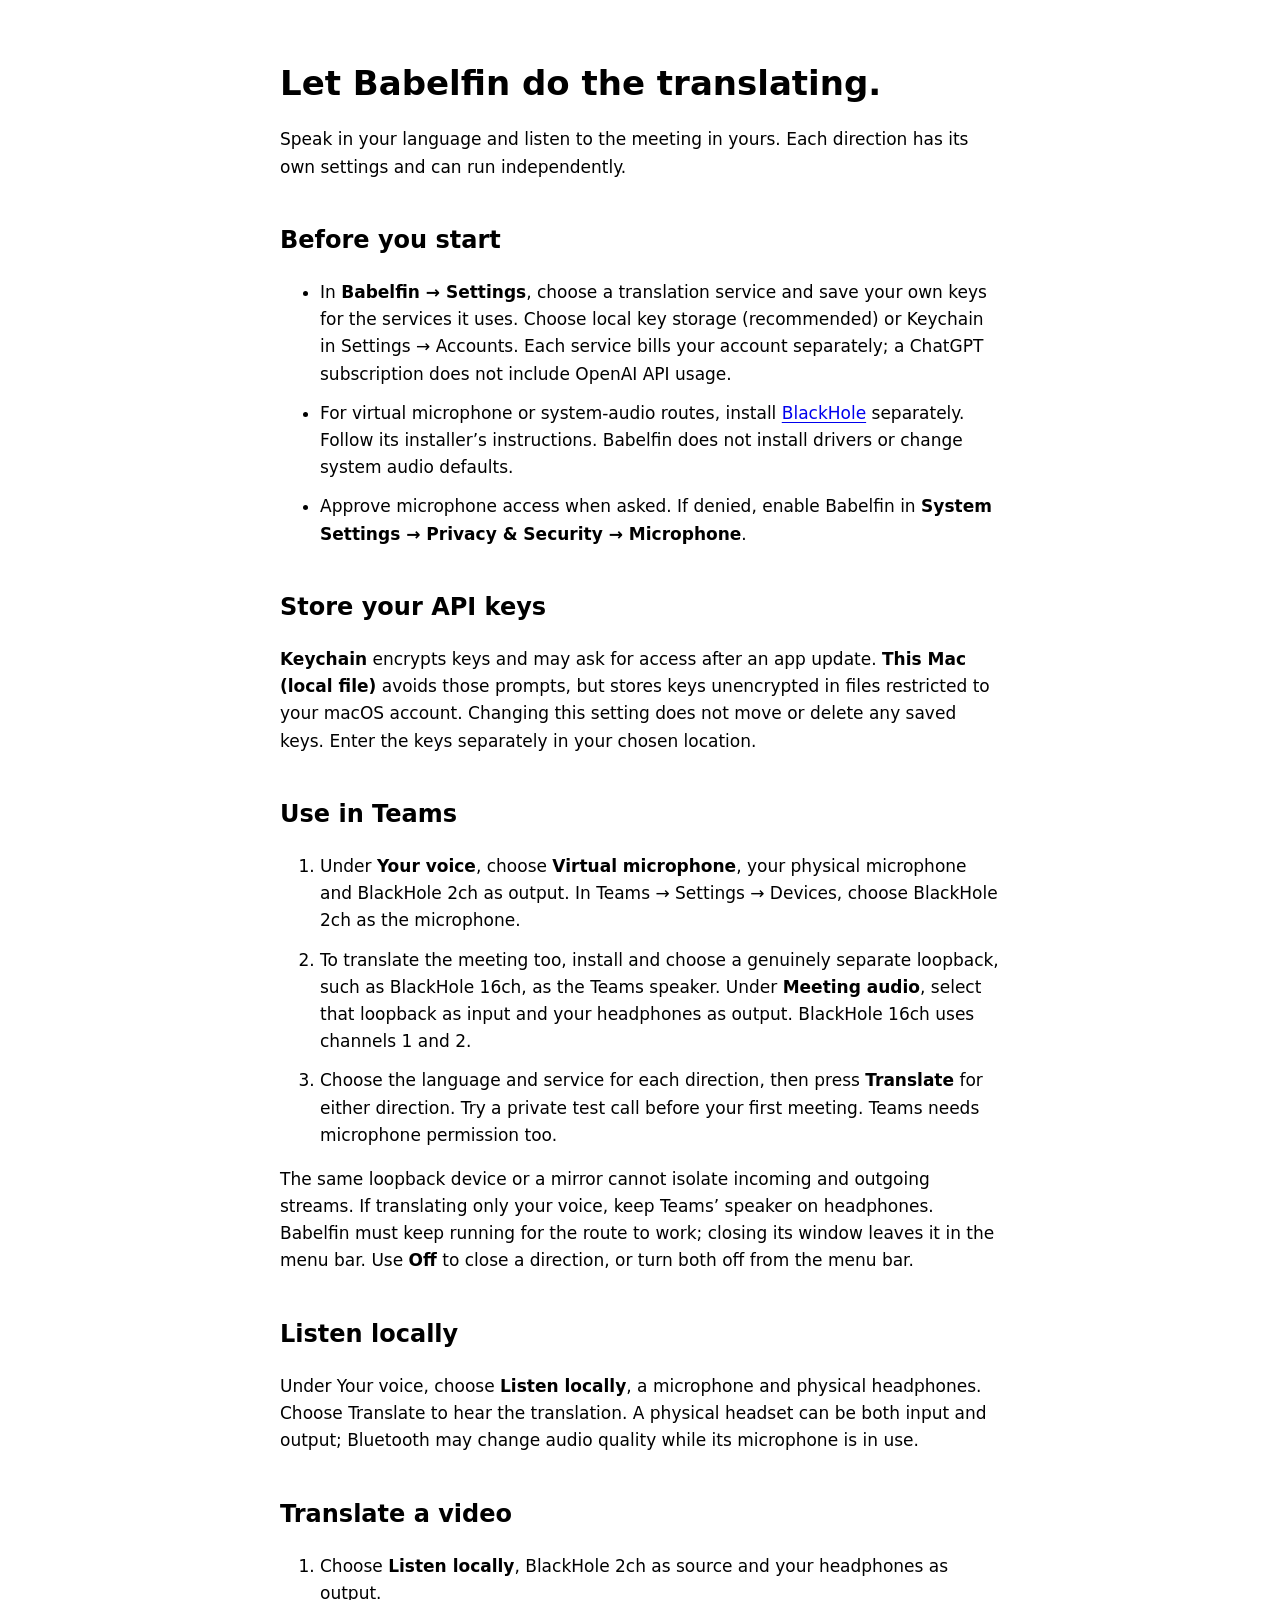
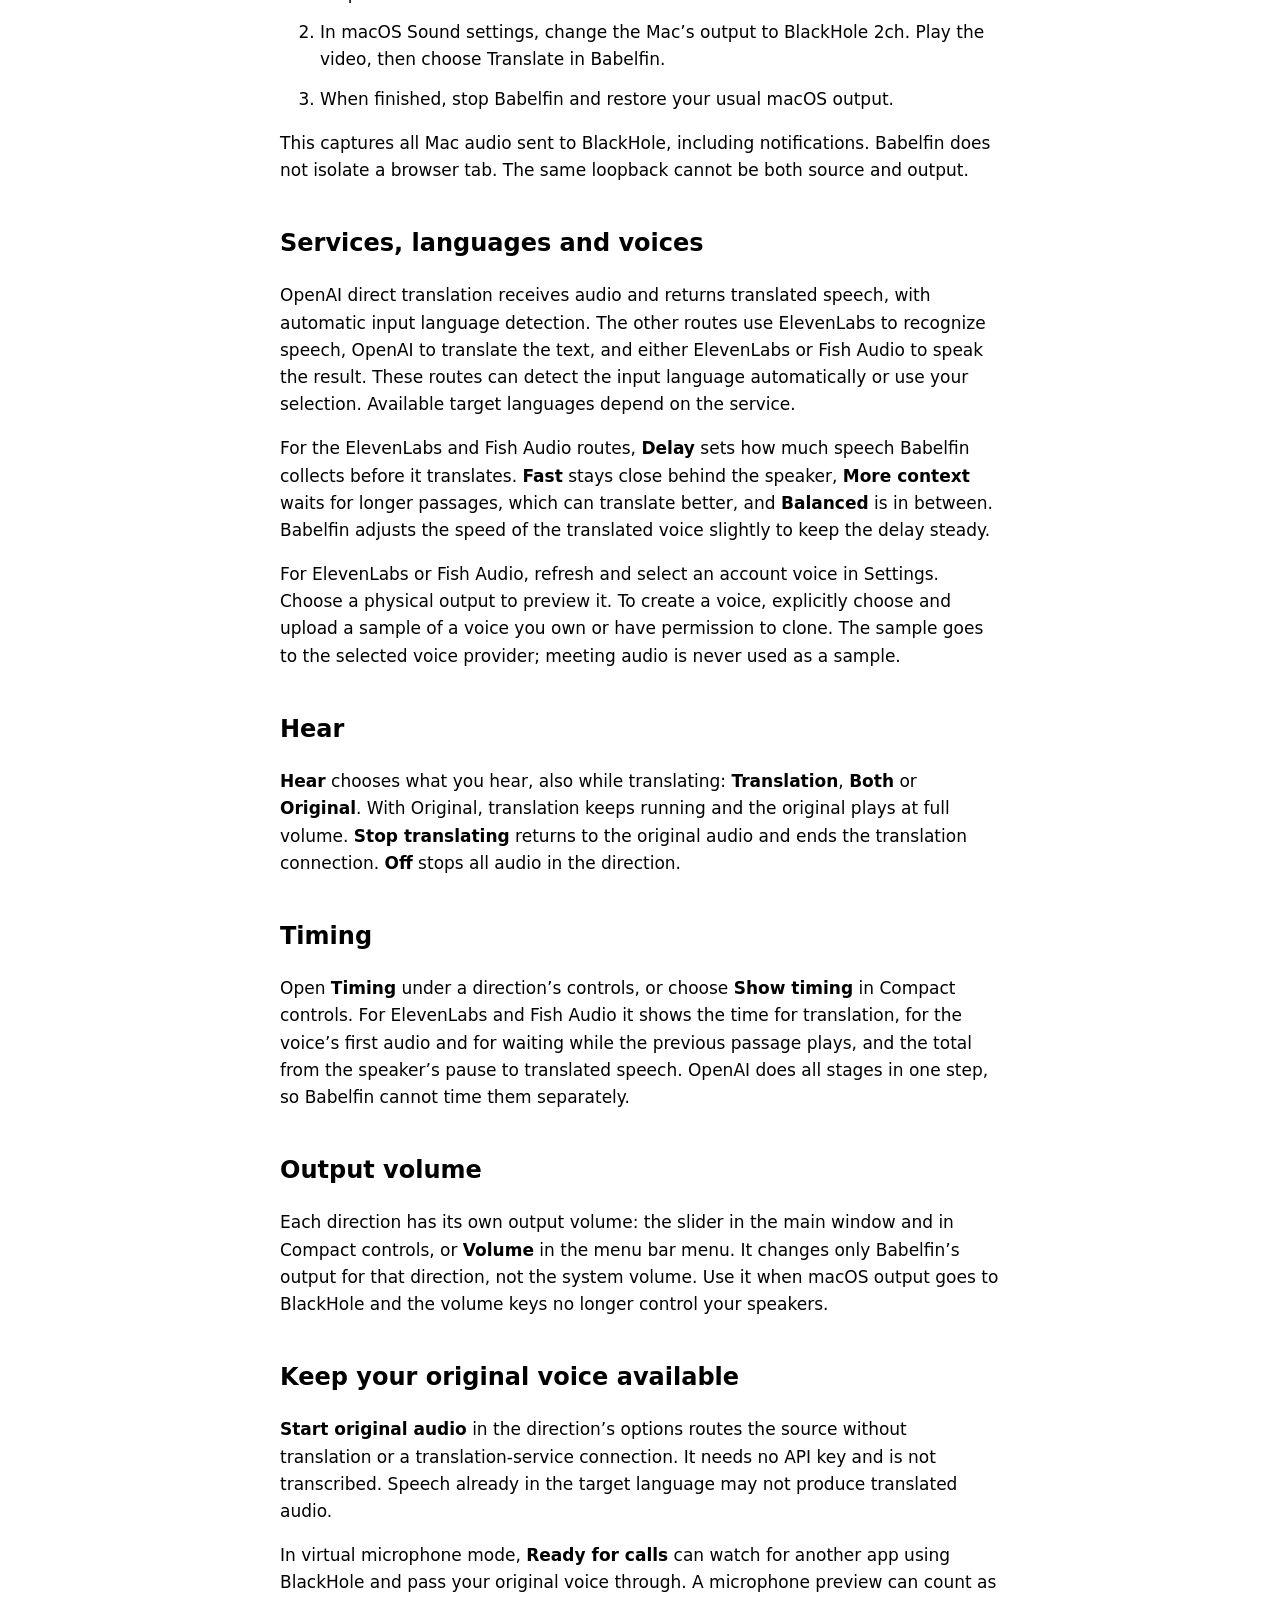
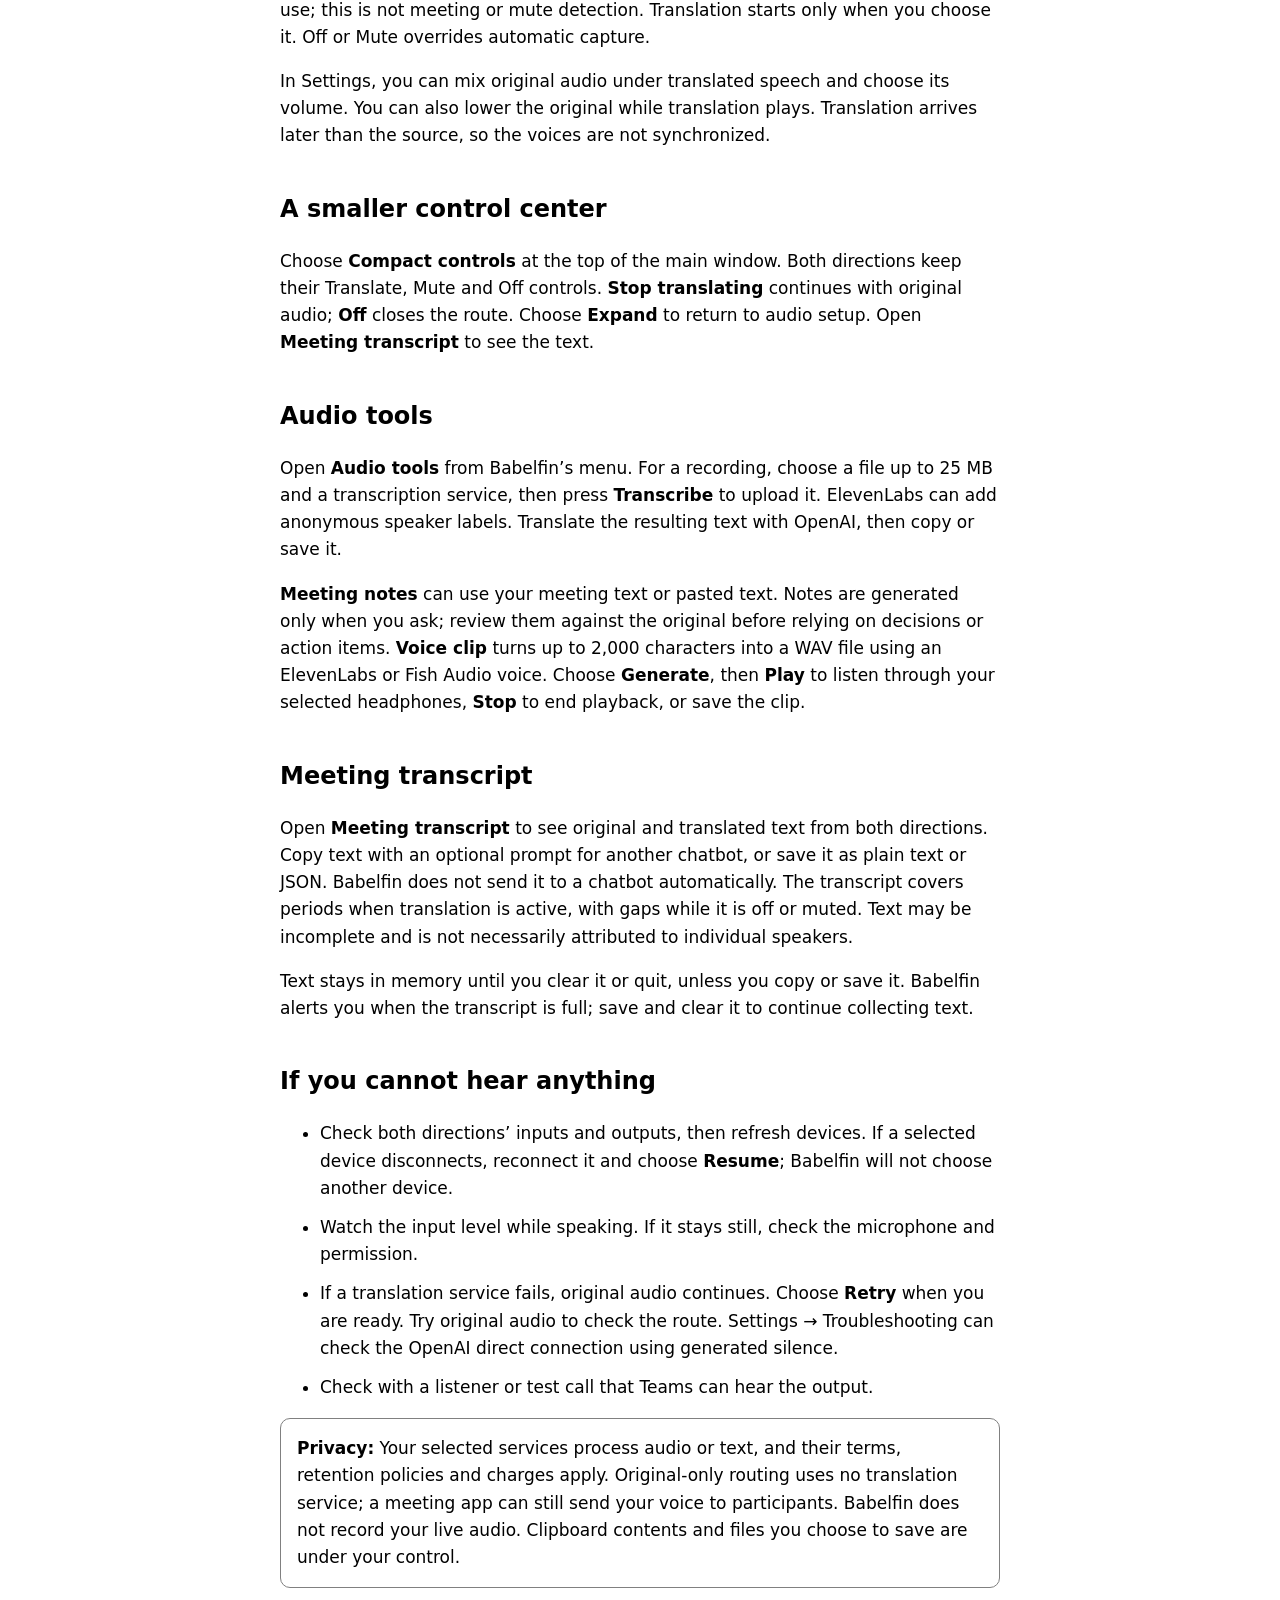
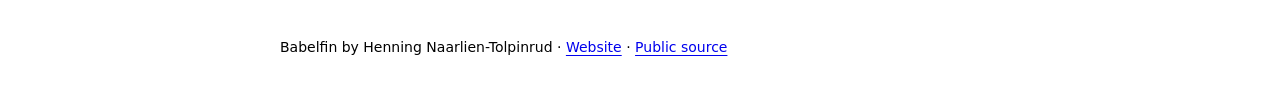
==== Resources/Help.html @ 11cd5588 "Release v0.4.0-build18" ====
<!doctype html>
<html lang="en"><head><meta charset="utf-8"><meta name="viewport" content="width=device-width, initial-scale=1"><title>Babelfin Setup</title>
<style>:root{color-scheme:light dark}body{font:17px/1.6 system-ui,sans-serif;max-width:720px;margin:auto;padding:40px 24px;color:CanvasText;background:Canvas}h1{font-size:34px;line-height:1.2}h2{margin-top:40px;font-size:24px}a{color:LinkText;text-underline-offset:3px}li{margin-bottom:12px}aside{padding:16px;border:1px solid GrayText;border-radius:10px}footer{margin-top:48px;font-size:14px}</style></head>
<body><h1>Let Babelfin do the translating.</h1><p>Speak in your language and listen to the meeting in yours. Each direction has its own settings and can run independently.</p>
<h2>Before you start</h2><ul><li>In <strong>Babelfin → Settings</strong>, choose a translation service and save your own keys for the services it uses. Choose local key storage (recommended) or Keychain in Settings → Accounts. Each service bills your account separately; a ChatGPT subscription does not include OpenAI API usage.</li><li>For virtual microphone or system-audio routes, install <a href="https://github.com/ExistentialAudio/BlackHole">BlackHole</a> separately. Follow its installer’s instructions. Babelfin does not install drivers or change system audio defaults.</li><li>Approve microphone access when asked. If denied, enable Babelfin in <strong>System Settings → Privacy &amp; Security → Microphone</strong>.</li></ul>
<h2>Store your API keys</h2><p><strong>Keychain</strong> encrypts keys and may ask for access after an app update. <strong>This Mac (local file)</strong> avoids those prompts, but stores keys unencrypted in files restricted to your macOS account. Changing this setting does not move or delete any saved keys. Enter the keys separately in your chosen location.</p>
<h2>Use in Teams</h2><ol><li>Under <strong>Your voice</strong>, choose <strong>Virtual microphone</strong>, your physical microphone and BlackHole 2ch as output. In Teams → Settings → Devices, choose BlackHole 2ch as the microphone.</li><li>To translate the meeting too, install and choose a genuinely separate loopback, such as BlackHole 16ch, as the Teams speaker. Under <strong>Meeting audio</strong>, select that loopback as input and your headphones as output. BlackHole 16ch uses channels 1 and 2.</li><li>Choose the language and service for each direction, then press <strong>Translate</strong> for either direction. Try a private test call before your first meeting. Teams needs microphone permission too.</li></ol><p>The same loopback device or a mirror cannot isolate incoming and outgoing streams. If translating only your voice, keep Teams’ speaker on headphones. Babelfin must keep running for the route to work; closing its window leaves it in the menu bar. Use <strong>Off</strong> to close a direction, or turn both off from the menu bar.</p>
<h2>Listen locally</h2><p>Under Your voice, choose <strong>Listen locally</strong>, a microphone and physical headphones. Choose Translate to hear the translation. A physical headset can be both input and output; Bluetooth may change audio quality while its microphone is in use.</p>
<h2>Translate a video</h2><ol><li>Choose <strong>Listen locally</strong>, BlackHole 2ch as source and your headphones as output.</li><li>In macOS Sound settings, change the Mac’s output to BlackHole 2ch. Play the video, then choose Translate in Babelfin.</li><li>When finished, stop Babelfin and restore your usual macOS output.</li></ol><p>This captures all Mac audio sent to BlackHole, including notifications. Babelfin does not isolate a browser tab. The same loopback cannot be both source and output.</p>
<h2>Services, languages and voices</h2><p>OpenAI direct translation receives audio and returns translated speech, with automatic input language detection. The other routes use ElevenLabs to recognize speech, OpenAI to translate the text, and either ElevenLabs or Fish Audio to speak the result. These routes can detect the input language automatically or use your selection. Available target languages depend on the service.</p><p>For the ElevenLabs and Fish Audio routes, <strong>Delay</strong> sets how much speech Babelfin collects before it translates. <strong>Fast</strong> stays close behind the speaker, <strong>More context</strong> waits for longer passages, which can translate better, and <strong>Balanced</strong> is in between. Babelfin adjusts the speed of the translated voice slightly to keep the delay steady.</p><p>For ElevenLabs or Fish Audio, refresh and select an account voice in Settings. Choose a physical output to preview it. To create a voice, explicitly choose and upload a sample of a voice you own or have permission to clone. The sample goes to the selected voice provider; meeting audio is never used as a sample.</p>
<h2>Hear</h2><p><strong>Hear</strong> chooses what you hear, also while translating: <strong>Translation</strong>, <strong>Both</strong> or <strong>Original</strong>. With Original, translation keeps running and the original plays at full volume. <strong>Stop translating</strong> returns to the original audio and ends the translation connection. <strong>Off</strong> stops all audio in the direction.</p><h2>Timing</h2><p>Open <strong>Timing</strong> under a direction’s controls, or choose <strong>Show timing</strong> in Compact controls. For ElevenLabs and Fish Audio it shows the time for translation, for the voice’s first audio and for waiting while the previous passage plays, and the total from the speaker’s pause to translated speech. OpenAI does all stages in one step, so Babelfin cannot time them separately.</p><h2>Output volume</h2><p>Each direction has its own output volume: the slider in the main window and in Compact controls, or <strong>Volume</strong> in the menu bar menu. It changes only Babelfin’s output for that direction, not the system volume. Use it when macOS output goes to BlackHole and the volume keys no longer control your speakers.</p><h2>Keep your original voice available</h2><p><strong>Start original audio</strong> in the direction’s options routes the source without translation or a translation-service connection. It needs no API key and is not transcribed. Speech already in the target language may not produce translated audio.</p><p>In virtual microphone mode, <strong>Ready for calls</strong> can watch for another app using BlackHole and pass your original voice through. A microphone preview can count as use; this is not meeting or mute detection. Translation starts only when you choose it. Off or Mute overrides automatic capture.</p><p>In Settings, you can mix original audio under translated speech and choose its volume. You can also lower the original while translation plays. Translation arrives later than the source, so the voices are not synchronized.</p>
<h2>A smaller control center</h2><p>Choose <strong>Compact controls</strong> at the top of the main window. Both directions keep their Translate, Mute and Off controls. <strong>Stop translating</strong> continues with original audio; <strong>Off</strong> closes the route. Choose <strong>Expand</strong> to return to audio setup. Open <strong>Meeting transcript</strong> to see the text.</p>
<h2>Audio tools</h2><p>Open <strong>Audio tools</strong> from Babelfin’s menu. For a recording, choose a file up to 25 MB and a transcription service, then press <strong>Transcribe</strong> to upload it. ElevenLabs can add anonymous speaker labels. Translate the resulting text with OpenAI, then copy or save it.</p><p><strong>Meeting notes</strong> can use your meeting text or pasted text. Notes are generated only when you ask; review them against the original before relying on decisions or action items. <strong>Voice clip</strong> turns up to 2,000 characters into a WAV file using an ElevenLabs or Fish Audio voice. Choose <strong>Generate</strong>, then <strong>Play</strong> to listen through your selected headphones, <strong>Stop</strong> to end playback, or save the clip.</p>
<h2>Meeting transcript</h2><p>Open <strong>Meeting transcript</strong> to see original and translated text from both directions. Copy text with an optional prompt for another chatbot, or save it as plain text or JSON. Babelfin does not send it to a chatbot automatically. The transcript covers periods when translation is active, with gaps while it is off or muted. Text may be incomplete and is not necessarily attributed to individual speakers.</p><p>Text stays in memory until you clear it or quit, unless you copy or save it. Babelfin alerts you when the transcript is full; save and clear it to continue collecting text.</p>
<h2>If you cannot hear anything</h2><ul><li>Check both directions’ inputs and outputs, then refresh devices. If a selected device disconnects, reconnect it and choose <strong>Resume</strong>; Babelfin will not choose another device.</li><li>Watch the input level while speaking. If it stays still, check the microphone and permission.</li><li>If a translation service fails, original audio continues. Choose <strong>Retry</strong> when you are ready. Try original audio to check the route. Settings → Troubleshooting can check the OpenAI direct connection using generated silence.</li><li>Check with a listener or test call that Teams can hear the output.</li></ul>
<aside><strong>Privacy:</strong> Your selected services process audio or text, and their terms, retention policies and charges apply. Original-only routing uses no translation service; a meeting app can still send your voice to participants. Babelfin does not record your live audio. Clipboard contents and files you choose to save are under your control.</aside>
<footer>Babelfin by Henning Naarlien-Tolpinrud · <a href="https://tm-henningnt.github.io/babelfin/">Website</a> · <a href="https://github.com/tm-henningnt/babelfin">Public source</a></footer></body></html>
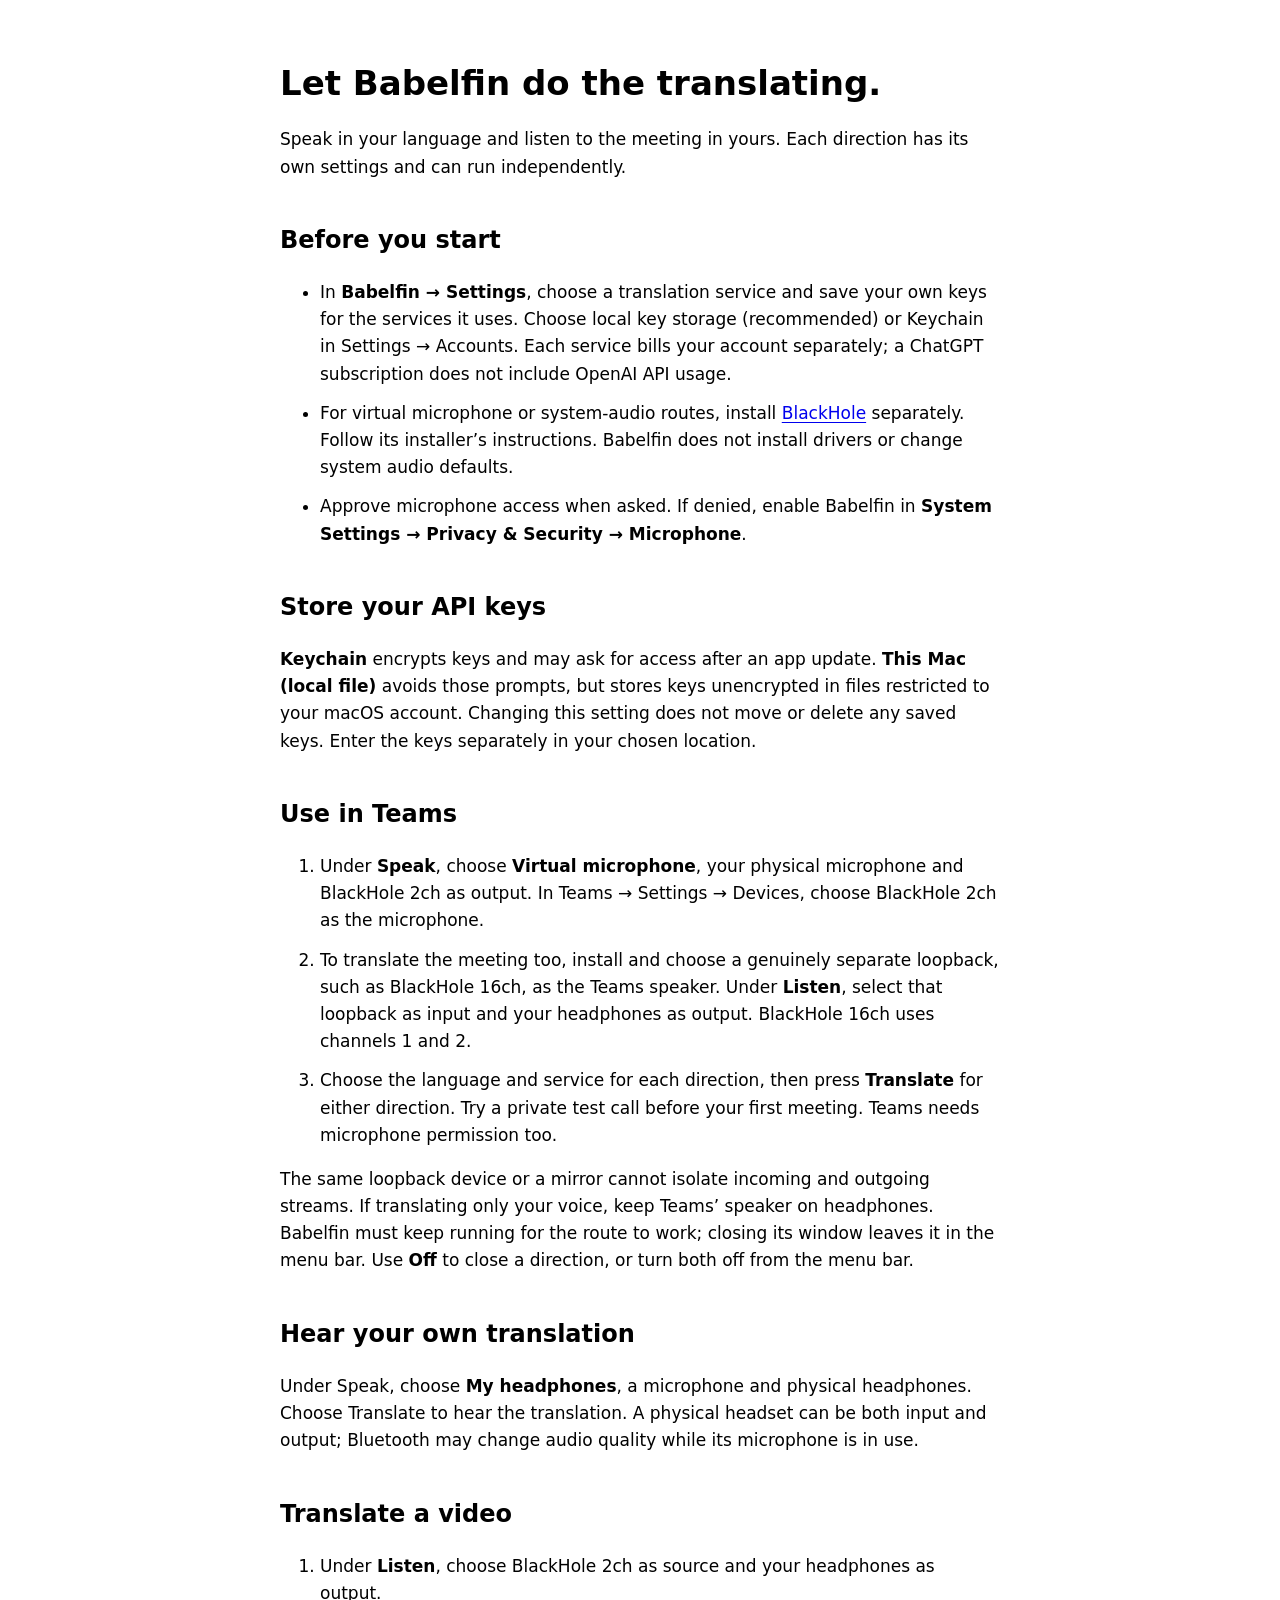
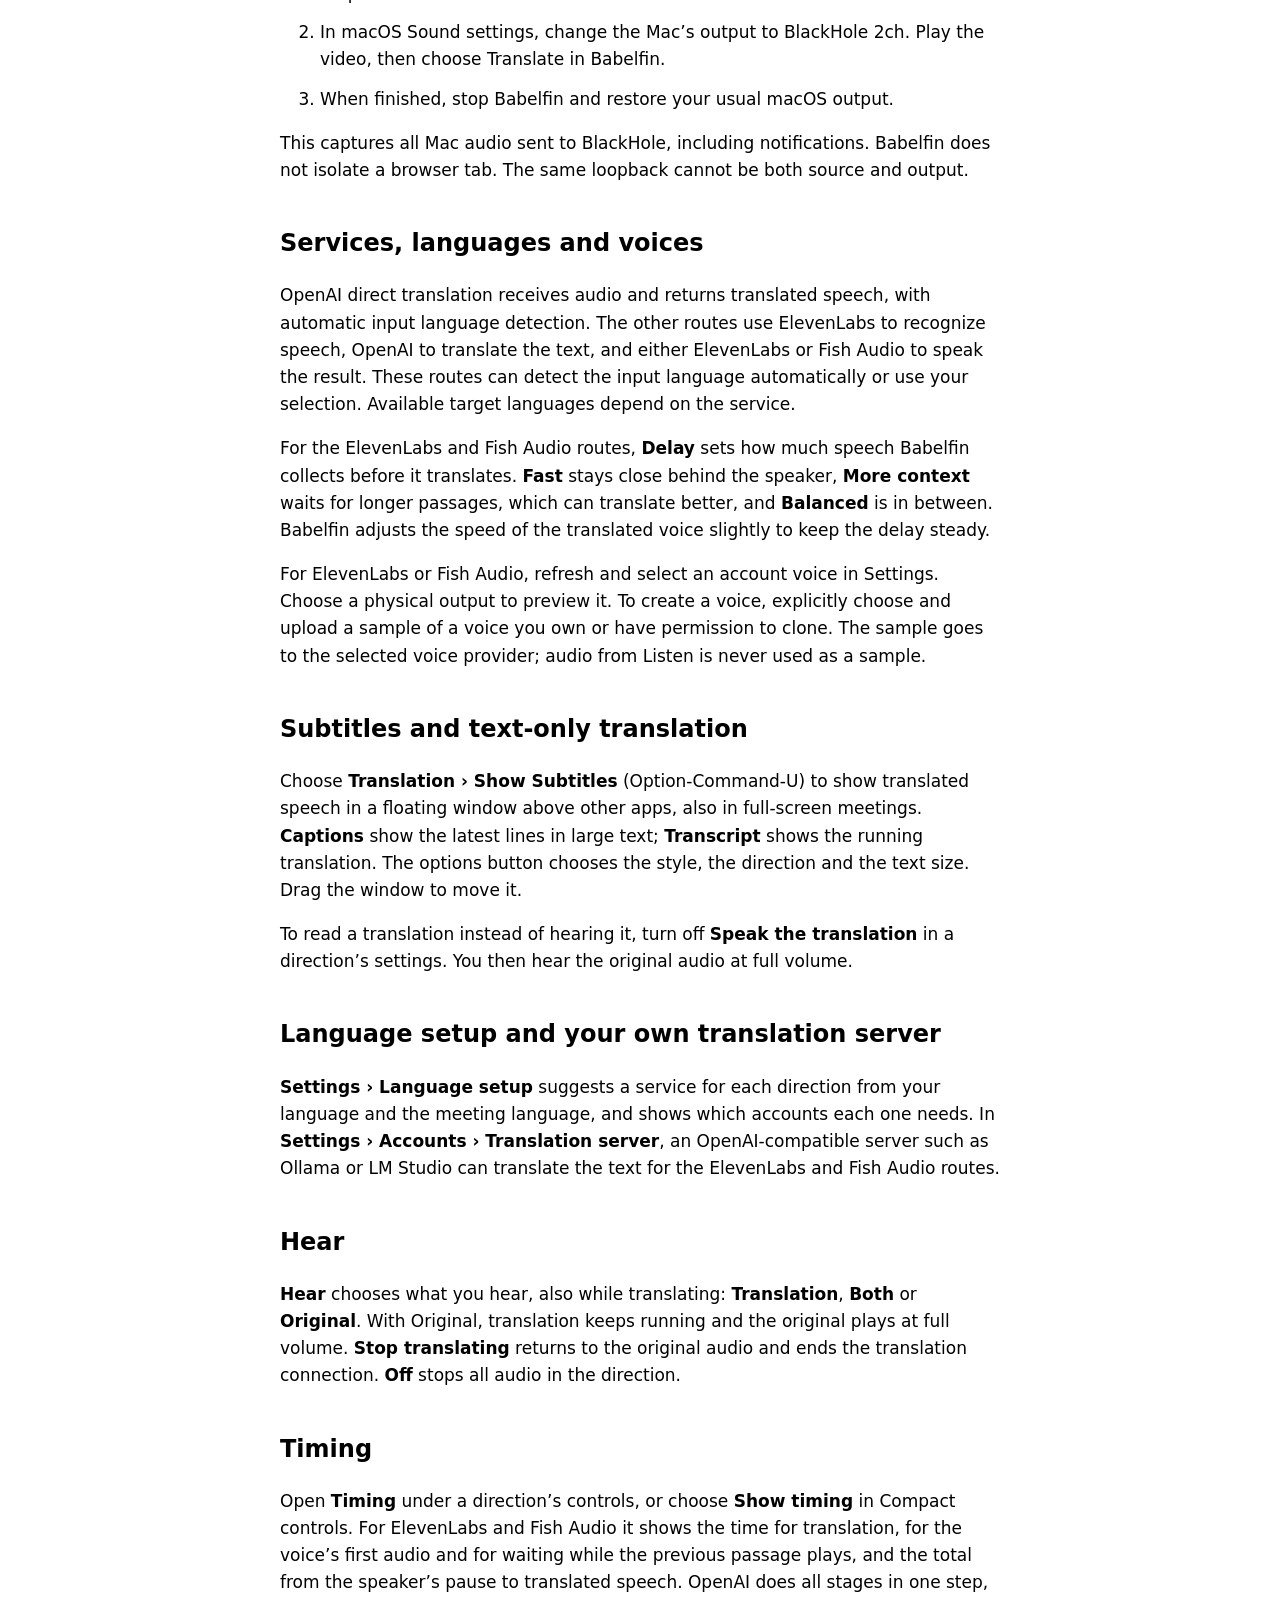
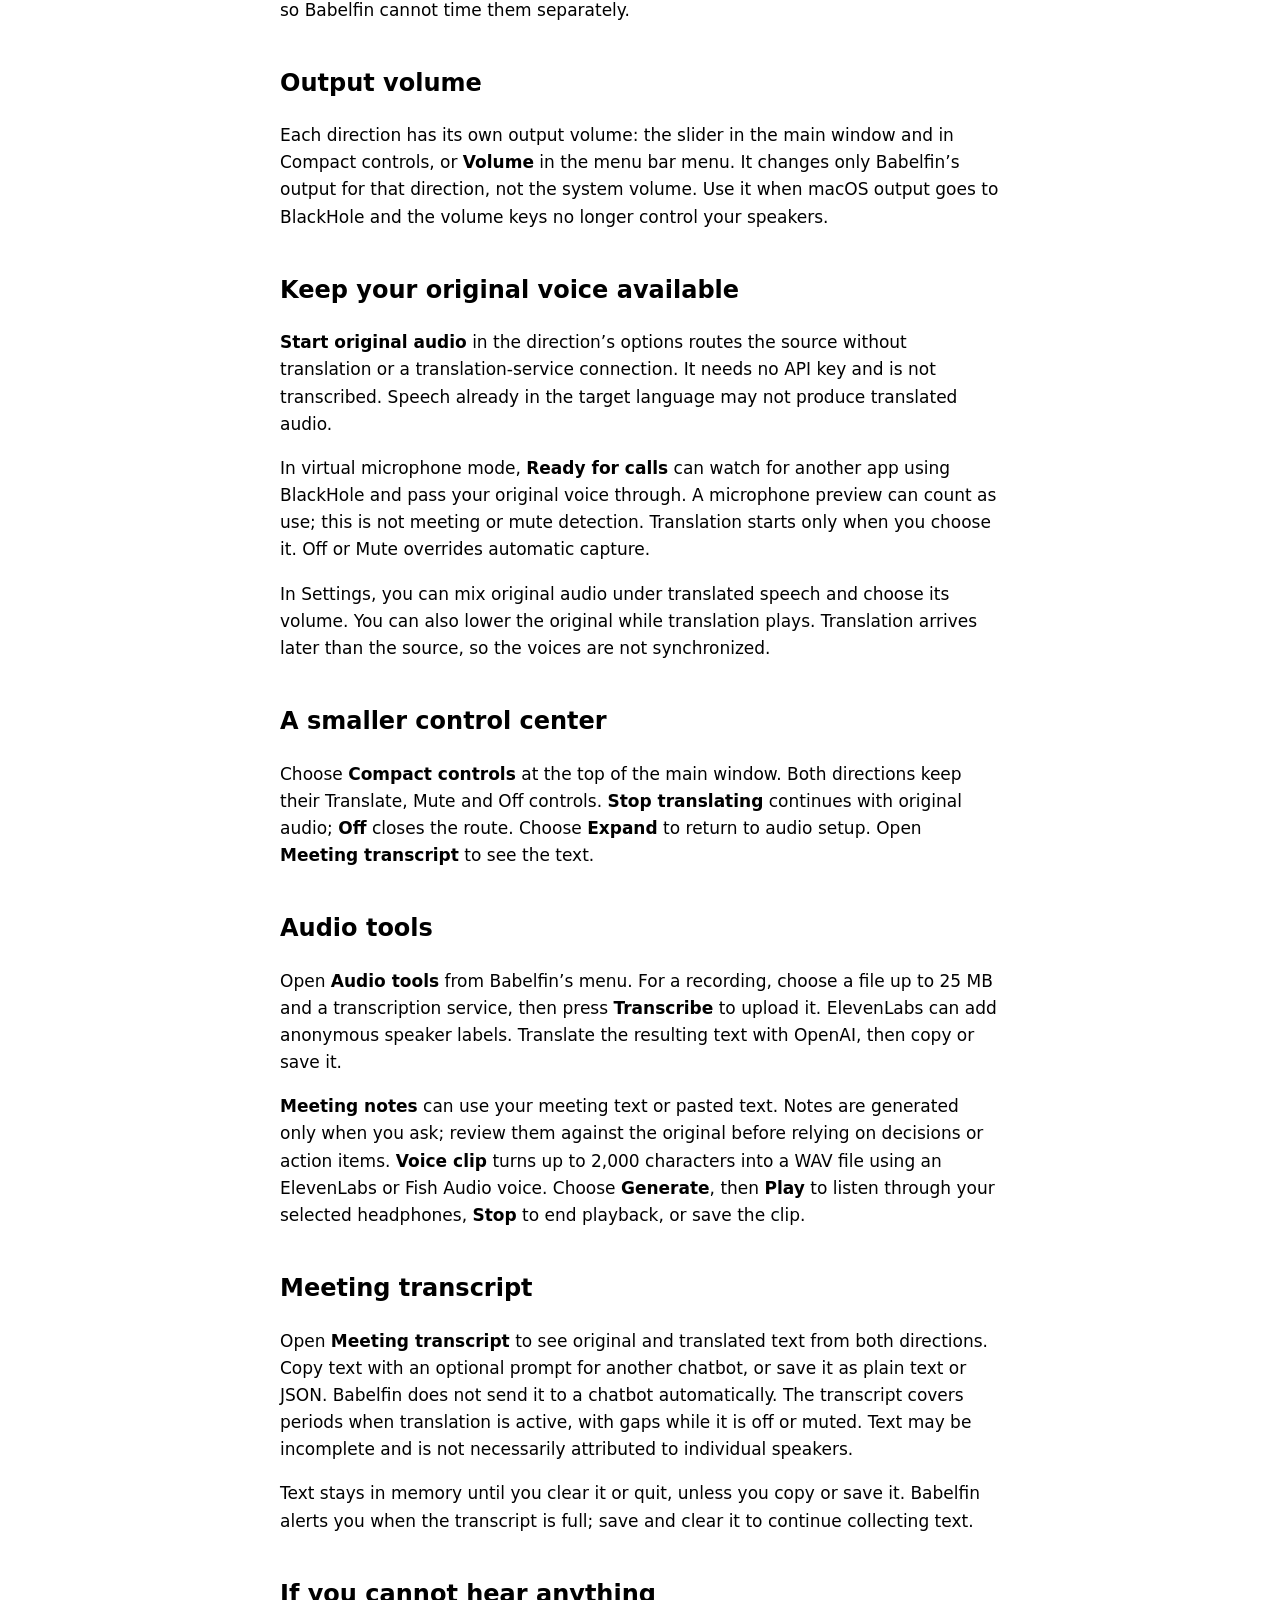
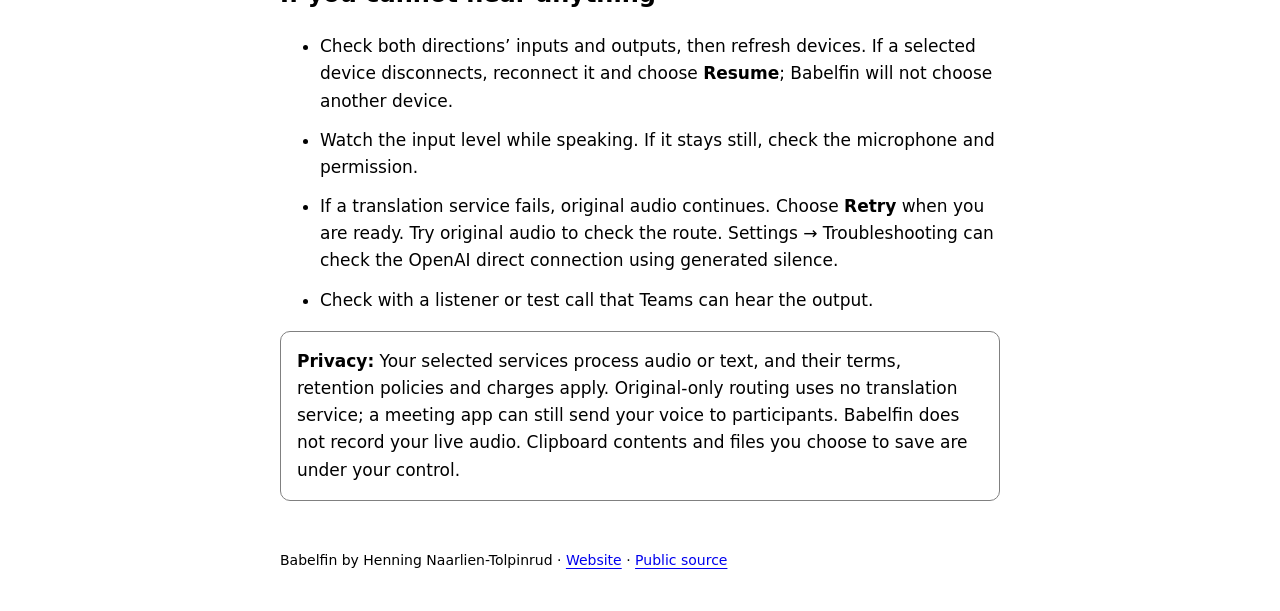
==== commit 241cbca2: "Release v0.5.0-build19" ====
--- a/Resources/Help.html
+++ b/Resources/Help.html
@@ -4,10 +4,12 @@
 <body><h1>Let Babelfin do the translating.</h1><p>Speak in your language and listen to the meeting in yours. Each direction has its own settings and can run independently.</p>
 <h2>Before you start</h2><ul><li>In <strong>Babelfin → Settings</strong>, choose a translation service and save your own keys for the services it uses. Choose local key storage (recommended) or Keychain in Settings → Accounts. Each service bills your account separately; a ChatGPT subscription does not include OpenAI API usage.</li><li>For virtual microphone or system-audio routes, install <a href="https://github.com/ExistentialAudio/BlackHole">BlackHole</a> separately. Follow its installer’s instructions. Babelfin does not install drivers or change system audio defaults.</li><li>Approve microphone access when asked. If denied, enable Babelfin in <strong>System Settings → Privacy &amp; Security → Microphone</strong>.</li></ul>
 <h2>Store your API keys</h2><p><strong>Keychain</strong> encrypts keys and may ask for access after an app update. <strong>This Mac (local file)</strong> avoids those prompts, but stores keys unencrypted in files restricted to your macOS account. Changing this setting does not move or delete any saved keys. Enter the keys separately in your chosen location.</p>
-<h2>Use in Teams</h2><ol><li>Under <strong>Your voice</strong>, choose <strong>Virtual microphone</strong>, your physical microphone and BlackHole 2ch as output. In Teams → Settings → Devices, choose BlackHole 2ch as the microphone.</li><li>To translate the meeting too, install and choose a genuinely separate loopback, such as BlackHole 16ch, as the Teams speaker. Under <strong>Meeting audio</strong>, select that loopback as input and your headphones as output. BlackHole 16ch uses channels 1 and 2.</li><li>Choose the language and service for each direction, then press <strong>Translate</strong> for either direction. Try a private test call before your first meeting. Teams needs microphone permission too.</li></ol><p>The same loopback device or a mirror cannot isolate incoming and outgoing streams. If translating only your voice, keep Teams’ speaker on headphones. Babelfin must keep running for the route to work; closing its window leaves it in the menu bar. Use <strong>Off</strong> to close a direction, or turn both off from the menu bar.</p>
-<h2>Listen locally</h2><p>Under Your voice, choose <strong>Listen locally</strong>, a microphone and physical headphones. Choose Translate to hear the translation. A physical headset can be both input and output; Bluetooth may change audio quality while its microphone is in use.</p>
-<h2>Translate a video</h2><ol><li>Choose <strong>Listen locally</strong>, BlackHole 2ch as source and your headphones as output.</li><li>In macOS Sound settings, change the Mac’s output to BlackHole 2ch. Play the video, then choose Translate in Babelfin.</li><li>When finished, stop Babelfin and restore your usual macOS output.</li></ol><p>This captures all Mac audio sent to BlackHole, including notifications. Babelfin does not isolate a browser tab. The same loopback cannot be both source and output.</p>
-<h2>Services, languages and voices</h2><p>OpenAI direct translation receives audio and returns translated speech, with automatic input language detection. The other routes use ElevenLabs to recognize speech, OpenAI to translate the text, and either ElevenLabs or Fish Audio to speak the result. These routes can detect the input language automatically or use your selection. Available target languages depend on the service.</p><p>For the ElevenLabs and Fish Audio routes, <strong>Delay</strong> sets how much speech Babelfin collects before it translates. <strong>Fast</strong> stays close behind the speaker, <strong>More context</strong> waits for longer passages, which can translate better, and <strong>Balanced</strong> is in between. Babelfin adjusts the speed of the translated voice slightly to keep the delay steady.</p><p>For ElevenLabs or Fish Audio, refresh and select an account voice in Settings. Choose a physical output to preview it. To create a voice, explicitly choose and upload a sample of a voice you own or have permission to clone. The sample goes to the selected voice provider; meeting audio is never used as a sample.</p>
+<h2>Use in Teams</h2><ol><li>Under <strong>Speak</strong>, choose <strong>Virtual microphone</strong>, your physical microphone and BlackHole 2ch as output. In Teams → Settings → Devices, choose BlackHole 2ch as the microphone.</li><li>To translate the meeting too, install and choose a genuinely separate loopback, such as BlackHole 16ch, as the Teams speaker. Under <strong>Listen</strong>, select that loopback as input and your headphones as output. BlackHole 16ch uses channels 1 and 2.</li><li>Choose the language and service for each direction, then press <strong>Translate</strong> for either direction. Try a private test call before your first meeting. Teams needs microphone permission too.</li></ol><p>The same loopback device or a mirror cannot isolate incoming and outgoing streams. If translating only your voice, keep Teams’ speaker on headphones. Babelfin must keep running for the route to work; closing its window leaves it in the menu bar. Use <strong>Off</strong> to close a direction, or turn both off from the menu bar.</p>
+<h2>Hear your own translation</h2><p>Under Speak, choose <strong>My headphones</strong>, a microphone and physical headphones. Choose Translate to hear the translation. A physical headset can be both input and output; Bluetooth may change audio quality while its microphone is in use.</p>
+<h2>Translate a video</h2><ol><li>Under <strong>Listen</strong>, choose BlackHole 2ch as source and your headphones as output.</li><li>In macOS Sound settings, change the Mac’s output to BlackHole 2ch. Play the video, then choose Translate in Babelfin.</li><li>When finished, stop Babelfin and restore your usual macOS output.</li></ol><p>This captures all Mac audio sent to BlackHole, including notifications. Babelfin does not isolate a browser tab. The same loopback cannot be both source and output.</p>
+<h2>Services, languages and voices</h2><p>OpenAI direct translation receives audio and returns translated speech, with automatic input language detection. The other routes use ElevenLabs to recognize speech, OpenAI to translate the text, and either ElevenLabs or Fish Audio to speak the result. These routes can detect the input language automatically or use your selection. Available target languages depend on the service.</p><p>For the ElevenLabs and Fish Audio routes, <strong>Delay</strong> sets how much speech Babelfin collects before it translates. <strong>Fast</strong> stays close behind the speaker, <strong>More context</strong> waits for longer passages, which can translate better, and <strong>Balanced</strong> is in between. Babelfin adjusts the speed of the translated voice slightly to keep the delay steady.</p><p>For ElevenLabs or Fish Audio, refresh and select an account voice in Settings. Choose a physical output to preview it. To create a voice, explicitly choose and upload a sample of a voice you own or have permission to clone. The sample goes to the selected voice provider; audio from Listen is never used as a sample.</p>
+<h2>Subtitles and text-only translation</h2><p>Choose <strong>Translation › Show Subtitles</strong> (Option-Command-U) to show translated speech in a floating window above other apps, also in full-screen meetings. <strong>Captions</strong> show the latest lines in large text; <strong>Transcript</strong> shows the running translation. The options button chooses the style, the direction and the text size. Drag the window to move it.</p><p>To read a translation instead of hearing it, turn off <strong>Speak the translation</strong> in a direction’s settings. You then hear the original audio at full volume.</p>
+<h2>Language setup and your own translation server</h2><p><strong>Settings › Language setup</strong> suggests a service for each direction from your language and the meeting language, and shows which accounts each one needs. In <strong>Settings › Accounts › Translation server</strong>, an OpenAI-compatible server such as Ollama or LM Studio can translate the text for the ElevenLabs and Fish Audio routes.</p>
 <h2>Hear</h2><p><strong>Hear</strong> chooses what you hear, also while translating: <strong>Translation</strong>, <strong>Both</strong> or <strong>Original</strong>. With Original, translation keeps running and the original plays at full volume. <strong>Stop translating</strong> returns to the original audio and ends the translation connection. <strong>Off</strong> stops all audio in the direction.</p><h2>Timing</h2><p>Open <strong>Timing</strong> under a direction’s controls, or choose <strong>Show timing</strong> in Compact controls. For ElevenLabs and Fish Audio it shows the time for translation, for the voice’s first audio and for waiting while the previous passage plays, and the total from the speaker’s pause to translated speech. OpenAI does all stages in one step, so Babelfin cannot time them separately.</p><h2>Output volume</h2><p>Each direction has its own output volume: the slider in the main window and in Compact controls, or <strong>Volume</strong> in the menu bar menu. It changes only Babelfin’s output for that direction, not the system volume. Use it when macOS output goes to BlackHole and the volume keys no longer control your speakers.</p><h2>Keep your original voice available</h2><p><strong>Start original audio</strong> in the direction’s options routes the source without translation or a translation-service connection. It needs no API key and is not transcribed. Speech already in the target language may not produce translated audio.</p><p>In virtual microphone mode, <strong>Ready for calls</strong> can watch for another app using BlackHole and pass your original voice through. A microphone preview can count as use; this is not meeting or mute detection. Translation starts only when you choose it. Off or Mute overrides automatic capture.</p><p>In Settings, you can mix original audio under translated speech and choose its volume. You can also lower the original while translation plays. Translation arrives later than the source, so the voices are not synchronized.</p>
 <h2>A smaller control center</h2><p>Choose <strong>Compact controls</strong> at the top of the main window. Both directions keep their Translate, Mute and Off controls. <strong>Stop translating</strong> continues with original audio; <strong>Off</strong> closes the route. Choose <strong>Expand</strong> to return to audio setup. Open <strong>Meeting transcript</strong> to see the text.</p>
 <h2>Audio tools</h2><p>Open <strong>Audio tools</strong> from Babelfin’s menu. For a recording, choose a file up to 25 MB and a transcription service, then press <strong>Transcribe</strong> to upload it. ElevenLabs can add anonymous speaker labels. Translate the resulting text with OpenAI, then copy or save it.</p><p><strong>Meeting notes</strong> can use your meeting text or pasted text. Notes are generated only when you ask; review them against the original before relying on decisions or action items. <strong>Voice clip</strong> turns up to 2,000 characters into a WAV file using an ElevenLabs or Fish Audio voice. Choose <strong>Generate</strong>, then <strong>Play</strong> to listen through your selected headphones, <strong>Stop</strong> to end playback, or save the clip.</p>
